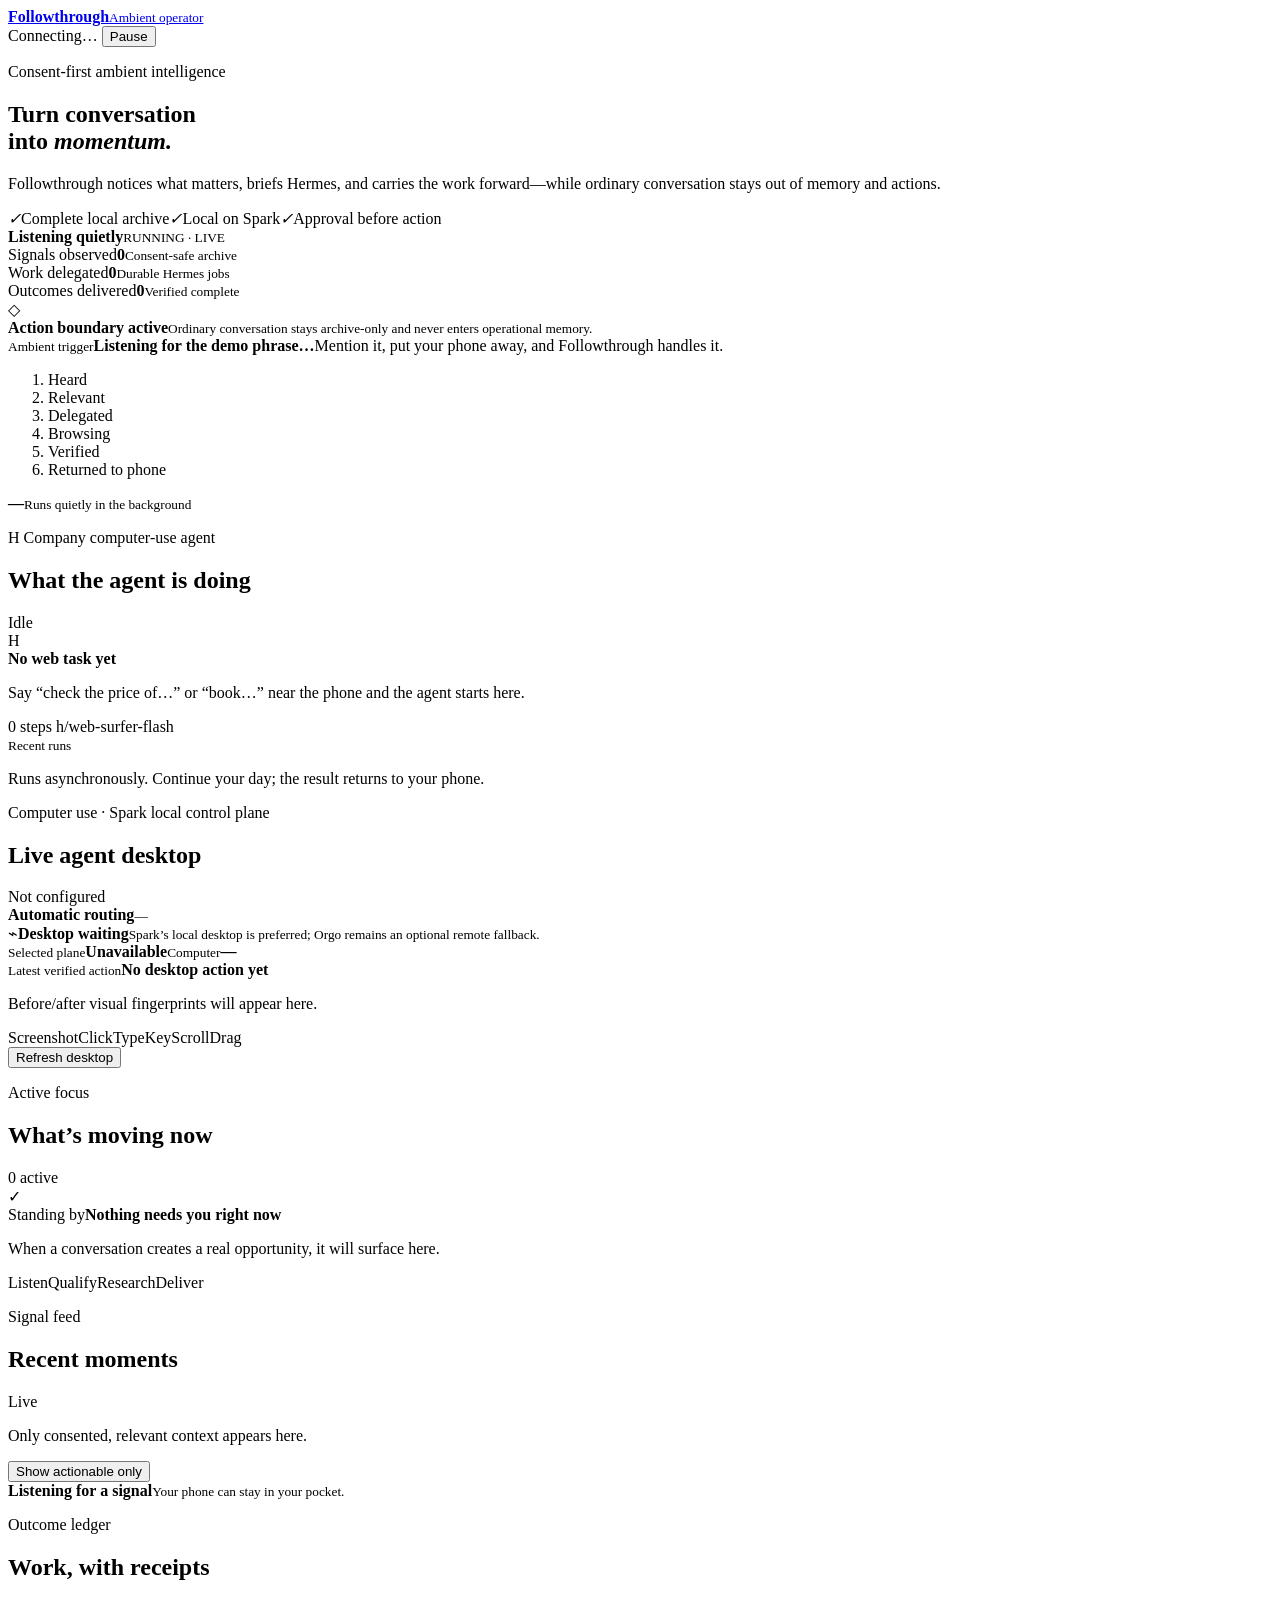
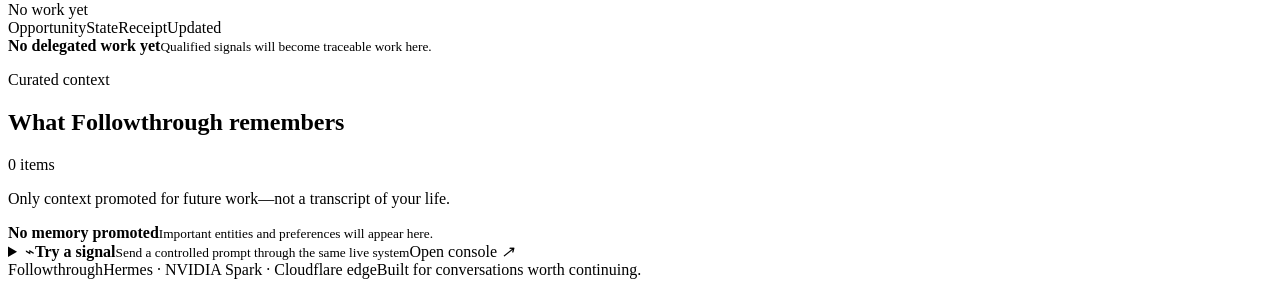
==== followthrough/static/index.html @ 892495bd "Use the reliable desktop screenshot stream" ====
<!doctype html>
<html lang="en">
<head>
  <meta charset="utf-8">
  <meta name="viewport" content="width=device-width,initial-scale=1">
  <meta name="theme-color" content="#f4f5ef">
  <title>Followthrough · Ambient operator</title>
  <link rel="stylesheet" href="/static/dashboard.css?v=20260712-10">
</head>
<body>
  <div class="grain" aria-hidden="true"></div>
  <header class="topbar">
    <a class="brand" href="#top" aria-label="Followthrough home">
      <span class="brand-mark" aria-hidden="true"><i></i><i></i></span>
      <span><strong>Followthrough</strong><small>Ambient operator</small></span>
    </a>
    <div class="header-status command-bar">
      <span id="lastSync" class="sync">Connecting…</span>
      <button id="pause" class="quiet-button" type="button" aria-pressed="false"><span class="pause-icon"></span>Pause</button>
    </div>
  </header>

  <main id="top">
    <section class="hero">
      <div class="hero-copy">
        <p class="eyebrow"><span></span>Consent-first ambient intelligence</p>
        <h1>Turn conversation<br>into <em>momentum.</em></h1>
        <p class="lede">Followthrough notices what matters, briefs Hermes, and carries the work forward—while ordinary conversation stays out of memory and actions.</p>
        <div class="trust-row" aria-label="Privacy and infrastructure">
          <span><i class="check">✓</i>Complete local archive</span><span><i class="check">✓</i>Local on Spark</span><span><i class="check">✓</i>Approval before action</span>
        </div>
      </div>
      <div class="ambient-status" aria-label="Listening status">
        <div class="radar"><span class="radar-ring r1"></span><span class="radar-ring r2"></span><span class="radar-ring r3"></span><span class="radar-sweep"></span><div class="core"><div class="wave"><i></i><i></i><i></i><i></i><i></i></div></div></div>
        <div class="ambient-copy"><span class="status-dot"></span><div><strong>Listening quietly</strong><small id="modeLabel">RUNNING · LIVE</small></div></div>
      </div>
    </section>

    <section class="overview" aria-label="System overview">
      <div class="metric"><span>Signals observed</span><strong id="mArchive">0</strong><small>Consent-safe archive</small></div>
      <div class="metric"><span>Work delegated</span><strong id="mJobs">0</strong><small>Durable Hermes jobs</small></div>
      <div class="metric"><span>Outcomes delivered</span><strong id="mDone">0</strong><small>Verified complete</small></div>
      <div class="overview-note"><span class="shield">◇</span><div><strong>Action boundary active</strong><small>Ordinary conversation stays archive-only and never enters operational memory.</small></div></div>
    </section>

    <section class="journey-strip" aria-label="Live ambient journey"><div class="heard"><small>Ambient trigger</small><strong id="journeyHeard">Listening for the demo phrase…</strong><span id="journeyDecision">Mention it, put your phone away, and Followthrough handles it.</span></div><ol id="journeyStages"><li>Heard</li><li>Relevant</li><li>Delegated</li><li>Browsing</li><li>Verified</li><li>Returned to phone</li></ol><div class="journey-proof"><strong id="journeyElapsed">—</strong><small id="journeyPhone">Runs quietly in the background</small></div></section>

    <section class="panel agent-panel" aria-labelledby="agentTitle">
      <div class="panel-head">
        <div><p class="kicker">H Company computer-use agent</p><h2 id="agentTitle">What the agent is doing</h2></div>
        <span id="agentState" class="agent-state idle"><i></i>Idle</span>
      </div>
      <div class="agent-grid"><div class="agent-primary"><div id="agentCurrent" class="agent-current empty">
        <div class="agent-icon">H</div>
        <div class="agent-copy">
          <strong id="agentTask">No web task yet</strong>
          <p id="agentAction">Say “check the price of…” or “book…” near the phone and the agent starts here.</p>
          <div class="agent-meta">
            <span id="agentSteps">0 steps</span>
            <span id="agentAgent">h/web-surfer-flash</span>
            <a id="agentReplay" class="agent-replay" href="#" target="_blank" rel="noopener" hidden>Watch the session ↗</a>
          </div>
          <div class="agent-progress"><i id="agentBar"></i></div>
        </div>
      </div>
      <figure id="agentScreen" class="agent-screen" hidden>
        <figcaption><span class="agent-live-dot"></span>What the agent sees · live from H</figcaption>
        <img id="agentFrame" alt="Live view of the agent's browser">
      </figure>
      <div id="agentAnswer" class="agent-answer" hidden></div></div>
      <aside class="agent-history"><small>Recent runs</small><ol id="agentSessions" class="agent-sessions" aria-label="Recent agent sessions"></ol><p>Runs asynchronously. Continue your day; the result returns to your phone.</p></aside></div>
    </section>

    <section class="panel desktop-panel" aria-labelledby="desktopTitle">
      <div class="panel-head">
        <div><p class="kicker">Computer use · Spark local control plane</p><h2 id="desktopTitle">Live agent desktop</h2></div>
        <span id="desktopState" class="desktop-state offline"><i></i>Not configured</span>
      </div>
      <div class="desktop-grid">
        <div class="desktop-viewer">
          <div class="desktop-chrome"><span><i></i><i></i><i></i></span><b id="desktopRoute">Automatic routing</b><small id="desktopResolution">—</small></div>
          <div class="desktop-screen">
            <img id="desktopFrame" alt="Remote agent desktop" hidden>
            <div id="desktopEmpty" class="desktop-empty"><span>⌁</span><strong>Desktop waiting</strong><small>Spark’s local desktop is preferred; Orgo remains an optional remote fallback.</small></div>
          </div>
        </div>
        <div class="desktop-evidence">
          <div class="route-row"><span><small>Selected plane</small><strong id="desktopProvider">Unavailable</strong></span><span><small>Computer</small><strong id="desktopComputer">—</strong></span></div>
          <div class="last-action"><small>Latest verified action</small><strong id="desktopAction">No desktop action yet</strong><p id="desktopVerification">Before/after visual fingerprints will appear here.</p></div>
          <ol id="desktopTimeline" class="desktop-timeline" aria-label="Recent desktop actions"></ol>
          <div class="desktop-tool-list" aria-label="Available desktop tools"><span>Screenshot</span><span>Click</span><span>Type</span><span>Key</span><span>Scroll</span><span>Drag</span></div>
          <button id="refreshDesktop" class="secondary" type="button">Refresh desktop</button>
        </div>
      </div>
    </section>

    <section class="workspace">
      <article class="panel focus-panel">
        <div class="panel-head"><div><p class="kicker">Active focus</p><h2>What’s moving now</h2></div><span id="activeCount" class="count-chip">0 active</span></div>
        <div id="currentJob" class="current-job empty-focus">
          <div class="focus-symbol">✓</div><span class="focus-state">Standing by</span><strong>Nothing needs you right now</strong><p>When a conversation creates a real opportunity, it will surface here.</p>
        </div>
        <div class="journey" aria-label="Followthrough workflow"><span class="done">Listen</span><i></i><span>Qualify</span><i></i><span>Research</span><i></i><span>Deliver</span></div>
      </article>

      <article class="panel feed-panel">
        <div class="panel-head"><div><p class="kicker">Signal feed</p><h2>Recent moments</h2></div><span class="live-chip"><i></i>Live</span></div>
        <div class="feed-tools"><p>Only consented, relevant context appears here.</p><button id="feedFilter" class="text-button" type="button" aria-pressed="false">Show actionable only</button></div>
        <div id="activity" class="activity-stream" aria-live="polite"><div class="empty-state"><span class="empty-orbit"></span><strong>Listening for a signal</strong><small>Your phone can stay in your pocket.</small></div></div>
      </article>
    </section>

    <section class="panel workbench">
      <div class="panel-head"><div><p class="kicker">Outcome ledger</p><h2>Work, with receipts</h2></div><span id="jobSummary">No work yet</span></div>
      <div class="job-columns"><span>Opportunity</span><span>State</span><span>Receipt</span><span>Updated</span></div>
      <div id="jobs" class="job-table"><div class="empty-state compact"><strong>No delegated work yet</strong><small>Qualified signals will become traceable work here.</small></div></div>
    </section>

    <section class="panel memory-panel">
      <div class="panel-head"><div><p class="kicker">Curated context</p><h2>What Followthrough remembers</h2></div><span id="memoryCount">0 items</span></div>
      <p class="memory-intro">Only context promoted for future work—not a transcript of your life.</p>
      <div id="memories" class="memory-list"><div class="empty-state compact"><strong>No memory promoted</strong><small>Important entities and preferences will appear here.</small></div></div>
    </section>

    <details class="demo-drawer panel">
      <summary><span class="console-icon">⌁</span><span><b>Try a signal</b><small>Send a controlled prompt through the same live system</small></span><span class="summary-action">Open console <i>↗</i></span></summary>
      <div class="demo-body"><label for="input">What should Followthrough notice?</label><textarea id="input" placeholder="Research and safely evaluate a company I just met…"></textarea><div class="capture-actions"><button id="submit" class="primary" type="button">Run through Hermes <span>→</span></button><button id="sample" class="secondary" type="button">Load example</button><button id="listen" class="secondary" type="button"><span class="mic-dot"></span>Browser mic</button><small class="shortcut">⌘ Enter to send · / to focus</small></div></div>
    </details>
    <div id="toast" class="toast" role="status" aria-live="polite" aria-atomic="true"></div>
  </main>

  <footer><span>Followthrough</span><span>Hermes · NVIDIA Spark · Cloudflare edge</span><span>Built for conversations worth continuing.</span></footer>
  <script src="/static/app.js?v=20260712-10"></script>
</body>
</html>
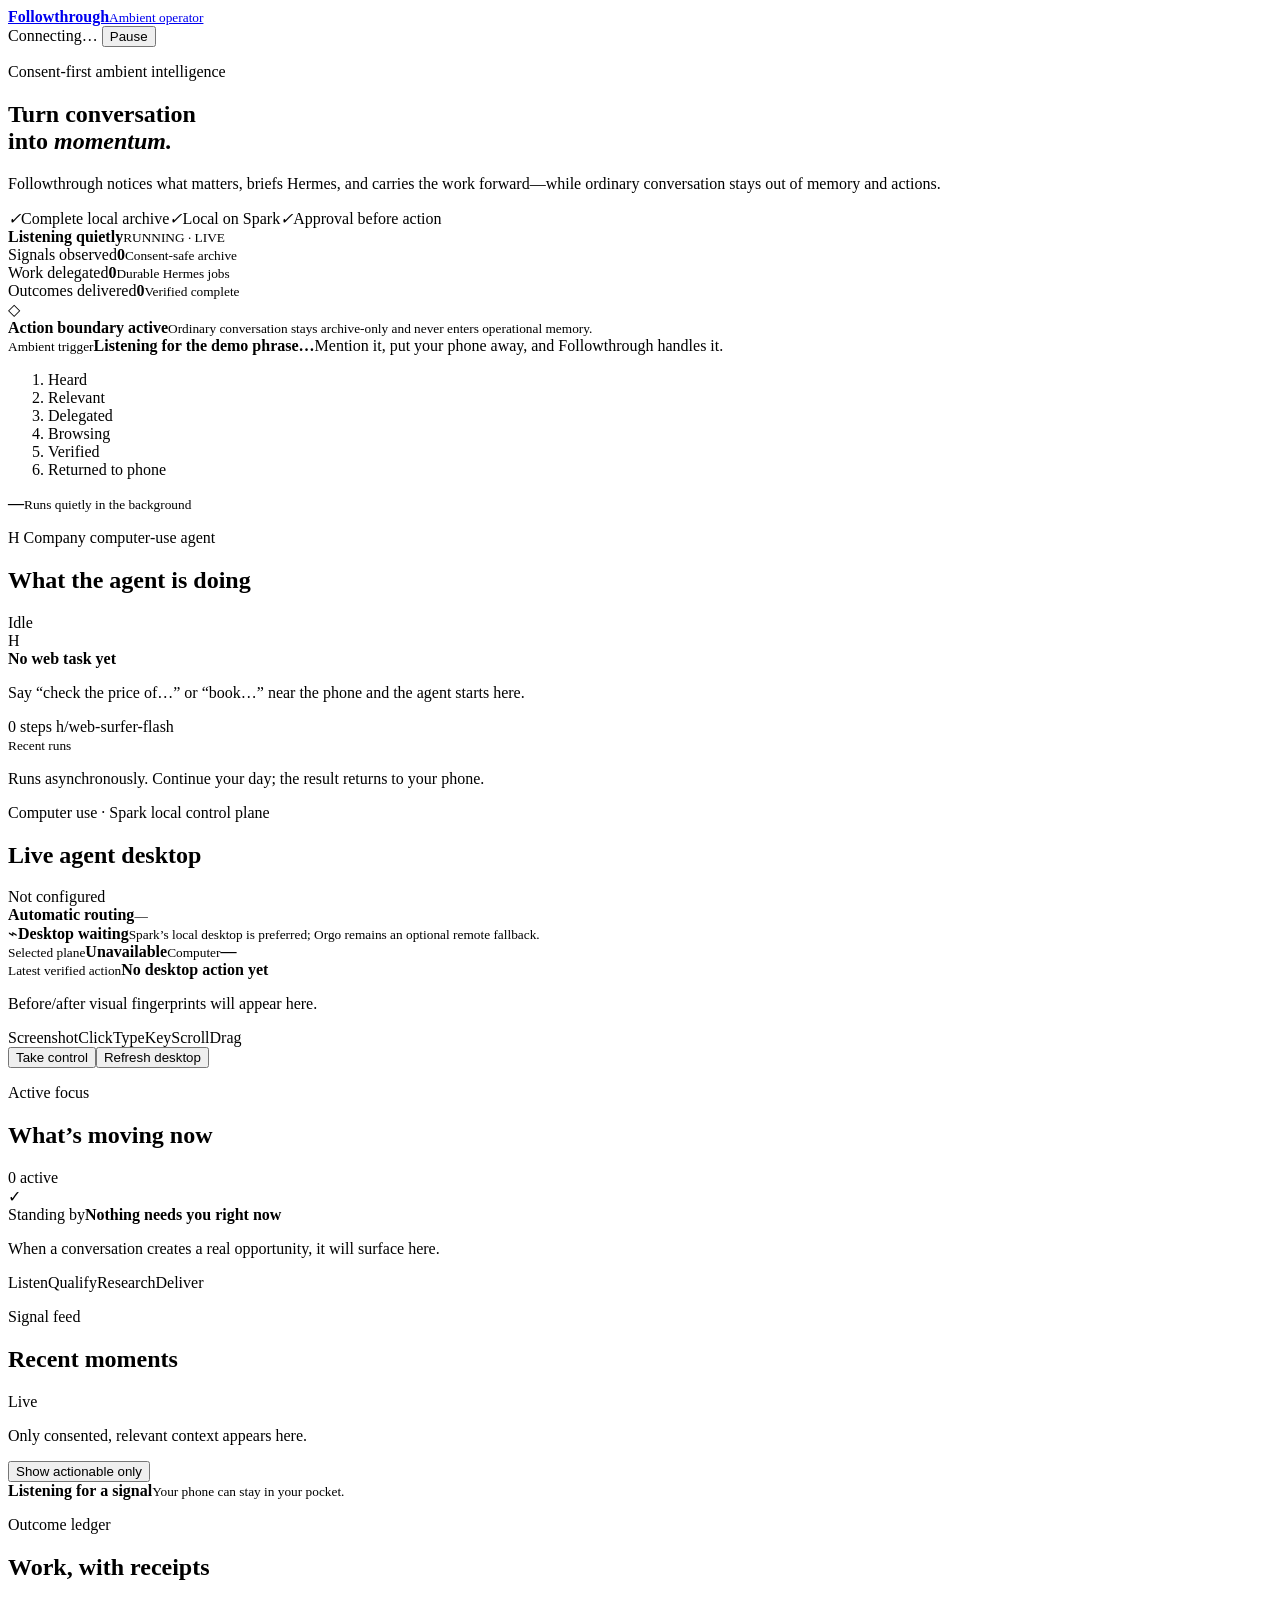
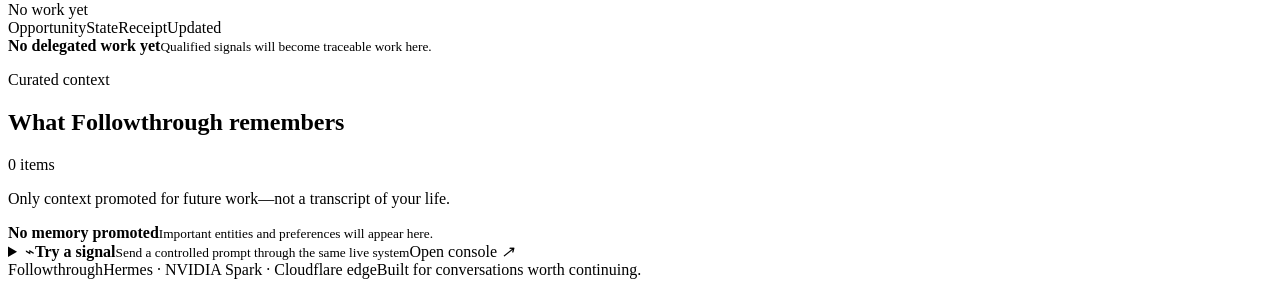
==== commit 3f29588e: "Let the operator drive the desktop from the dashboard The panel could only be watched: the typed con" ====
--- a/followthrough/static/index.html
+++ b/followthrough/static/index.html
@@ -89,7 +89,7 @@
           <div class="last-action"><small>Latest verified action</small><strong id="desktopAction">No desktop action yet</strong><p id="desktopVerification">Before/after visual fingerprints will appear here.</p></div>
           <ol id="desktopTimeline" class="desktop-timeline" aria-label="Recent desktop actions"></ol>
           <div class="desktop-tool-list" aria-label="Available desktop tools"><span>Screenshot</span><span>Click</span><span>Type</span><span>Key</span><span>Scroll</span><span>Drag</span></div>
-          <button id="refreshDesktop" class="secondary" type="button">Refresh desktop</button>
+          <div class="desktop-buttons"><button id="desktopControl" class="primary" type="button" aria-pressed="false">Take control</button><button id="refreshDesktop" class="secondary" type="button">Refresh desktop</button></div>
         </div>
       </div>
     </section>
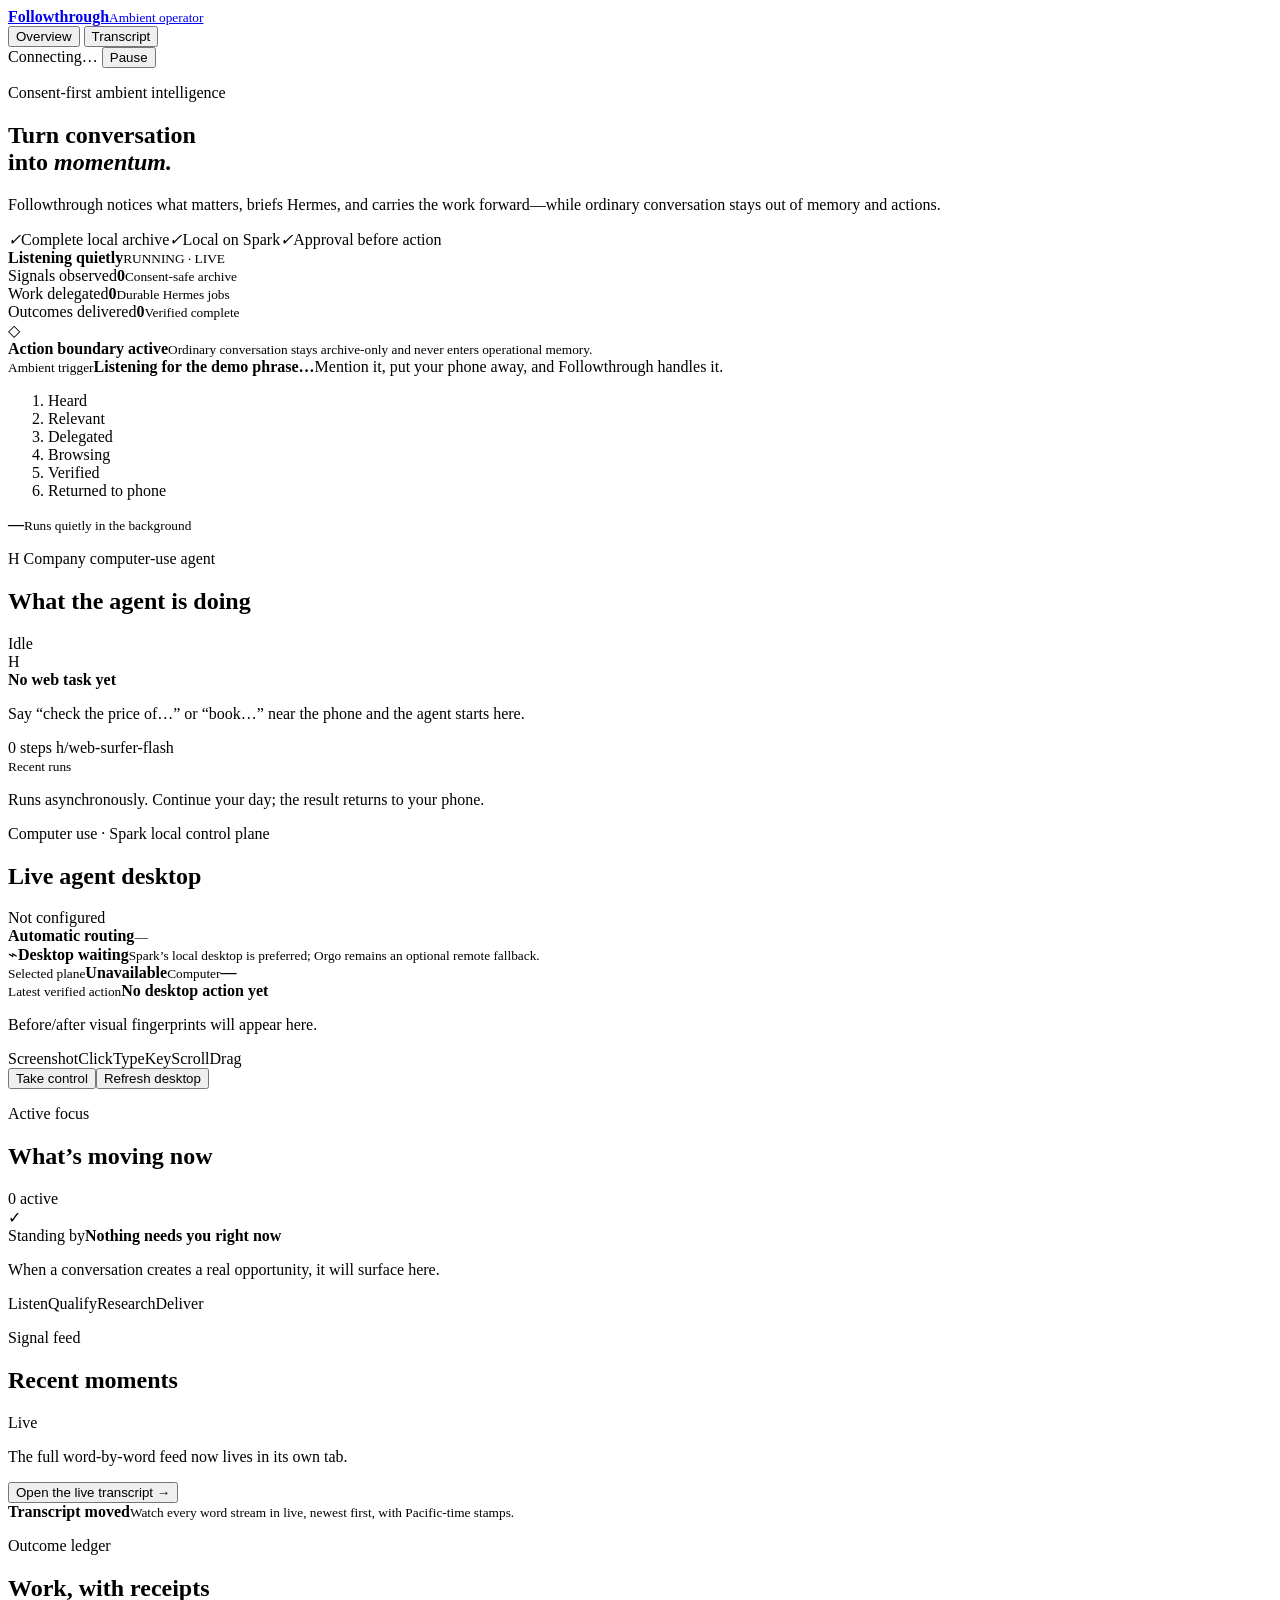
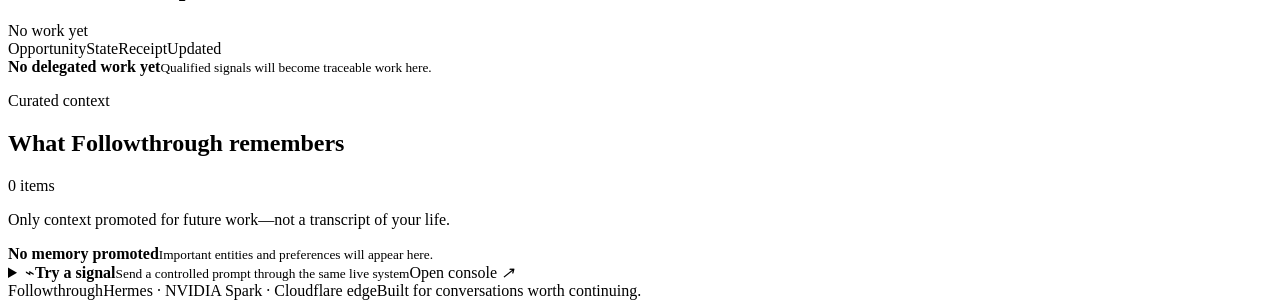
==== commit 1e0c8178: "Add live transcript streaming tab" ====
--- a/followthrough/static/index.html
+++ b/followthrough/static/index.html
@@ -5,7 +5,7 @@
   <meta name="viewport" content="width=device-width,initial-scale=1">
   <meta name="theme-color" content="#f4f5ef">
   <title>Followthrough · Ambient operator</title>
-  <link rel="stylesheet" href="/static/dashboard.css?v=20260712-10">
+  <link rel="stylesheet" href="/static/dashboard.css?v=20260712-12">
 </head>
 <body>
   <div class="grain" aria-hidden="true"></div>
@@ -14,6 +14,10 @@
       <span class="brand-mark" aria-hidden="true"><i></i><i></i></span>
       <span><strong>Followthrough</strong><small>Ambient operator</small></span>
     </a>
+    <nav class="view-tabs" aria-label="Dashboard views">
+      <button id="tabOverview" class="view-tab active" type="button" aria-pressed="true">Overview</button>
+      <button id="tabTranscript" class="view-tab" type="button" aria-pressed="false">Transcript</button>
+    </nav>
     <div class="header-status command-bar">
       <span id="lastSync" class="sync">Connecting…</span>
       <button id="pause" class="quiet-button" type="button" aria-pressed="false"><span class="pause-icon"></span>Pause</button>
@@ -105,8 +109,8 @@
 
       <article class="panel feed-panel">
         <div class="panel-head"><div><p class="kicker">Signal feed</p><h2>Recent moments</h2></div><span class="live-chip"><i></i>Live</span></div>
-        <div class="feed-tools"><p>Only consented, relevant context appears here.</p><button id="feedFilter" class="text-button" type="button" aria-pressed="false">Show actionable only</button></div>
-        <div id="activity" class="activity-stream" aria-live="polite"><div class="empty-state"><span class="empty-orbit"></span><strong>Listening for a signal</strong><small>Your phone can stay in your pocket.</small></div></div>
+        <div class="feed-tools"><p>The full word-by-word feed now lives in its own tab.</p><button id="openTranscript" class="text-button" type="button">Open the live transcript →</button></div>
+        <div class="transcript-pointer"><span class="empty-orbit"></span><strong>Transcript moved</strong><small>Watch every word stream in live, newest first, with Pacific-time stamps.</small></div>
       </article>
     </section>
 
@@ -129,7 +133,22 @@
     <div id="toast" class="toast" role="status" aria-live="polite" aria-atomic="true"></div>
   </main>
 
+  <main id="transcriptView" class="transcript-view" hidden>
+    <section class="panel transcript-panel">
+      <div class="panel-head">
+        <div><p class="kicker">Live transcript</p><h2>Everything heard, as it's said</h2></div>
+        <span class="live-chip"><i></i>Live</span>
+      </div>
+      <p class="transcript-note">Newest at the top · timestamps in Pacific Time · in-flight speech streams word by word, then settles into the archive entry below.</p>
+      <div id="transcriptLive" class="transcript-live" aria-live="polite"></div>
+      <div id="transcriptEntries" class="transcript-entries">
+        <div class="empty-state"><span class="empty-orbit"></span><strong>Nothing transcribed yet</strong><small>Speak near the phone or use the browser mic and words will land here live.</small></div>
+      </div>
+      <button id="transcriptMore" class="secondary transcript-more" type="button" hidden>Load older</button>
+    </section>
+  </main>
+
   <footer><span>Followthrough</span><span>Hermes · NVIDIA Spark · Cloudflare edge</span><span>Built for conversations worth continuing.</span></footer>
-  <script src="/static/app.js?v=20260712-10"></script>
+  <script src="/static/app.js?v=20260712-12"></script>
 </body>
 </html>
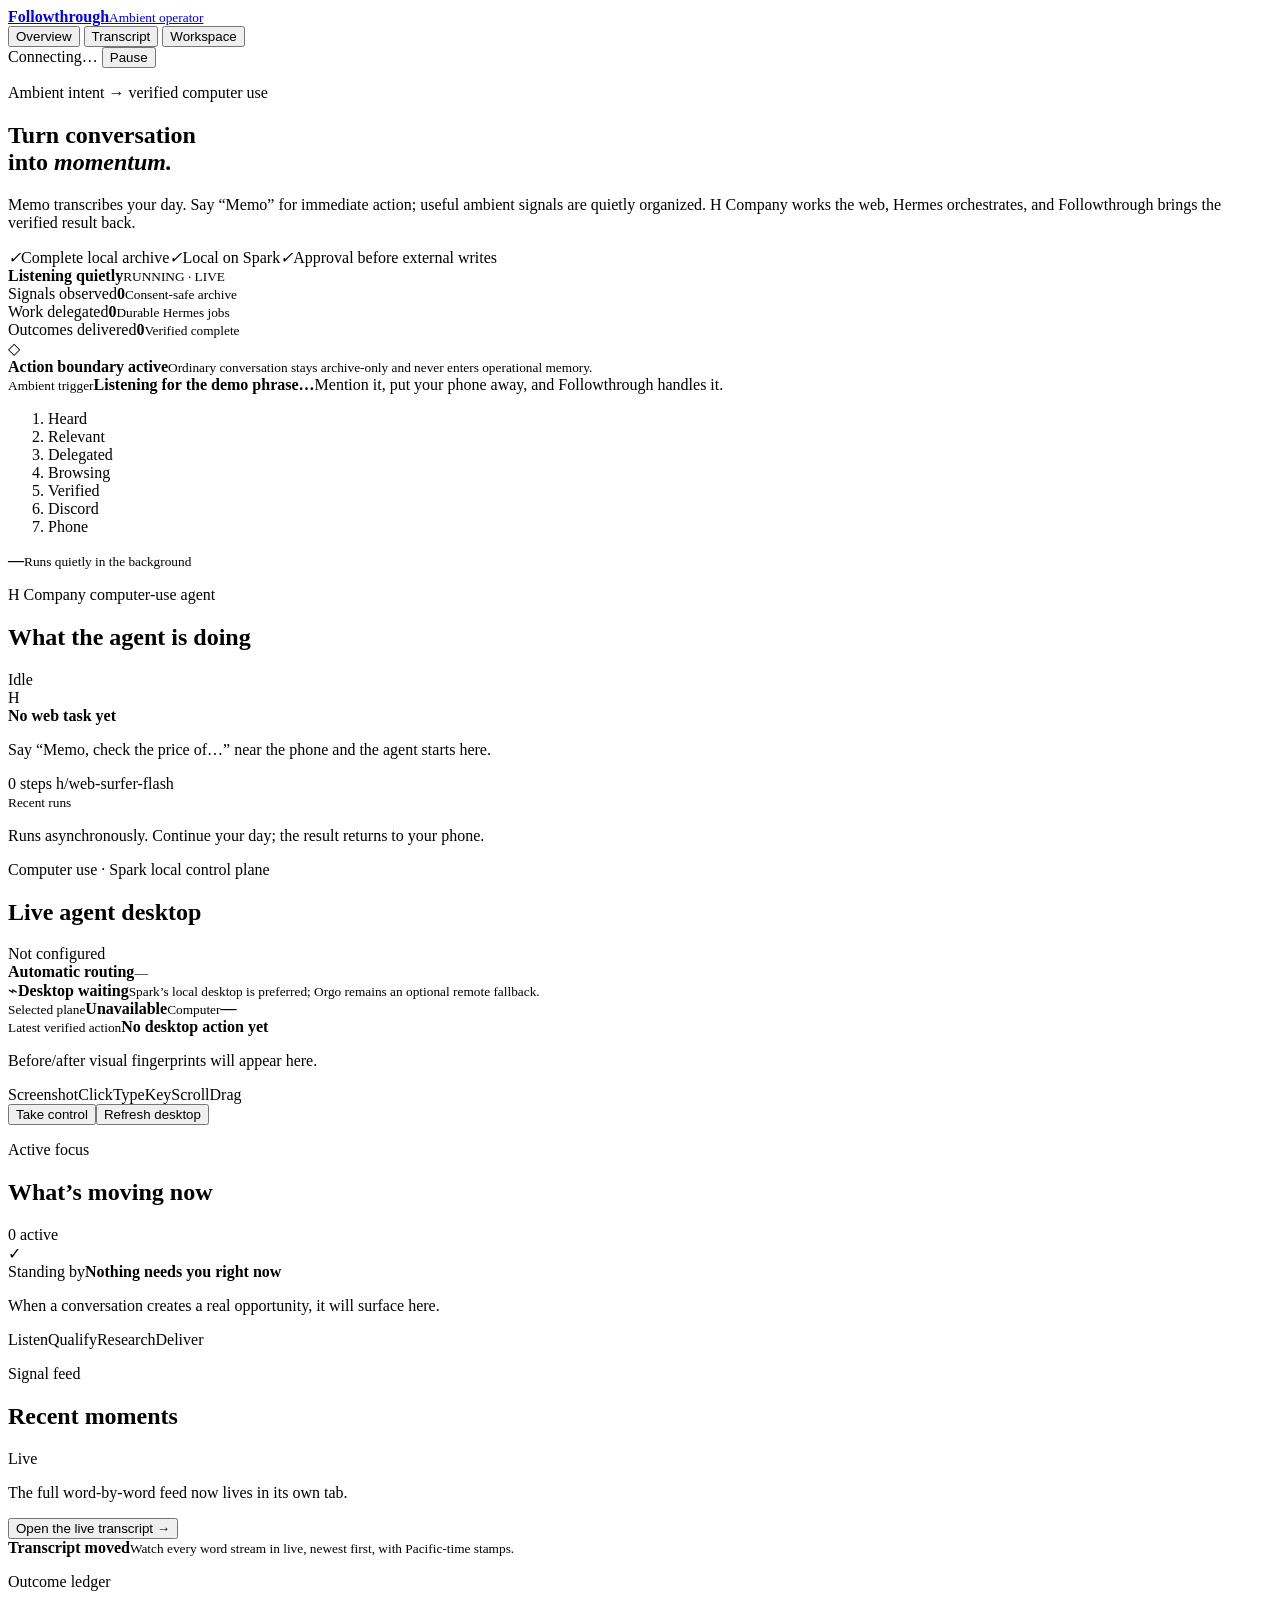
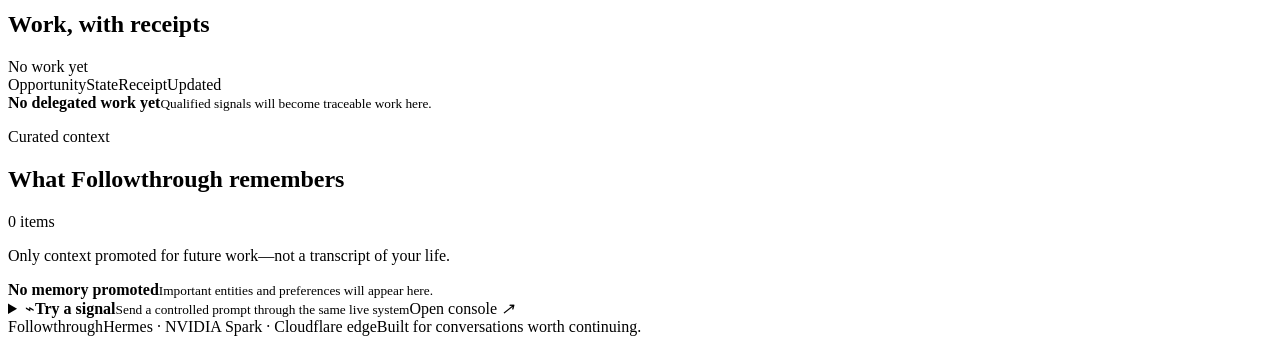
==== commit c815f505: "Add Memo activation and ambient workspace" ====
--- a/followthrough/static/index.html
+++ b/followthrough/static/index.html
@@ -5,7 +5,8 @@
   <meta name="viewport" content="width=device-width,initial-scale=1">
   <meta name="theme-color" content="#f4f5ef">
   <title>Followthrough · Ambient operator</title>
-  <link rel="stylesheet" href="/static/dashboard.css?v=20260712-12">
+  <link rel="icon" href="data:image/svg+xml,%3Csvg xmlns='http://www.w3.org/2000/svg' viewBox='0 0 64 64'%3E%3Crect width='64' height='64' rx='16' fill='%23f4f5ef'/%3E%3Cpath d='M18 23h28M18 34h18' stroke='%234f8f24' stroke-width='7' stroke-linecap='round'/%3E%3C/svg%3E">
+  <link rel="stylesheet" href="/static/dashboard.css?v=20260712-15">
 </head>
 <body>
   <div class="grain" aria-hidden="true"></div>
@@ -14,9 +15,10 @@
       <span class="brand-mark" aria-hidden="true"><i></i><i></i></span>
       <span><strong>Followthrough</strong><small>Ambient operator</small></span>
     </a>
-    <nav class="view-tabs" aria-label="Dashboard views">
-      <button id="tabOverview" class="view-tab active" type="button" aria-pressed="true">Overview</button>
-      <button id="tabTranscript" class="view-tab" type="button" aria-pressed="false">Transcript</button>
+    <nav class="view-tabs" role="tablist" aria-label="Dashboard views">
+      <button id="tabOverview" class="view-tab active" type="button" role="tab" aria-selected="true" aria-controls="top">Overview</button>
+      <button id="tabTranscript" class="view-tab" type="button" role="tab" aria-selected="false" aria-controls="transcriptView">Transcript</button>
+      <button id="tabWorkspace" class="view-tab" type="button" role="tab" aria-selected="false" aria-controls="workspaceView">Workspace</button>
     </nav>
     <div class="header-status command-bar">
       <span id="lastSync" class="sync">Connecting…</span>
@@ -24,14 +26,14 @@
     </div>
   </header>
 
-  <main id="top">
+  <main id="top" role="tabpanel" aria-labelledby="tabOverview">
     <section class="hero">
       <div class="hero-copy">
-        <p class="eyebrow"><span></span>Consent-first ambient intelligence</p>
+        <p class="eyebrow"><span></span>Ambient intent → verified computer use</p>
         <h1>Turn conversation<br>into <em>momentum.</em></h1>
-        <p class="lede">Followthrough notices what matters, briefs Hermes, and carries the work forward—while ordinary conversation stays out of memory and actions.</p>
+        <p class="lede">Memo transcribes your day. Say “Memo” for immediate action; useful ambient signals are quietly organized. H Company works the web, Hermes orchestrates, and Followthrough brings the verified result back.</p>
         <div class="trust-row" aria-label="Privacy and infrastructure">
-          <span><i class="check">✓</i>Complete local archive</span><span><i class="check">✓</i>Local on Spark</span><span><i class="check">✓</i>Approval before action</span>
+          <span><i class="check">✓</i>Complete local archive</span><span><i class="check">✓</i>Local on Spark</span><span><i class="check">✓</i>Approval before external writes</span>
         </div>
       </div>
       <div class="ambient-status" aria-label="Listening status">
@@ -47,7 +49,7 @@
       <div class="overview-note"><span class="shield">◇</span><div><strong>Action boundary active</strong><small>Ordinary conversation stays archive-only and never enters operational memory.</small></div></div>
     </section>
 
-    <section class="journey-strip" aria-label="Live ambient journey"><div class="heard"><small>Ambient trigger</small><strong id="journeyHeard">Listening for the demo phrase…</strong><span id="journeyDecision">Mention it, put your phone away, and Followthrough handles it.</span></div><ol id="journeyStages"><li>Heard</li><li>Relevant</li><li>Delegated</li><li>Browsing</li><li>Verified</li><li>Returned to phone</li></ol><div class="journey-proof"><strong id="journeyElapsed">—</strong><small id="journeyPhone">Runs quietly in the background</small></div></section>
+    <section class="journey-strip" aria-label="Live ambient journey"><div class="heard"><small>Ambient trigger</small><strong id="journeyHeard">Listening for the demo phrase…</strong><span id="journeyDecision">Mention it, put your phone away, and Followthrough handles it.</span></div><ol id="journeyStages"><li>Heard</li><li>Relevant</li><li>Delegated</li><li>Browsing</li><li>Verified</li><li>Discord</li><li>Phone</li></ol><div class="journey-proof"><strong id="journeyElapsed">—</strong><small id="journeyPhone">Runs quietly in the background</small></div></section>
 
     <section class="panel agent-panel" aria-labelledby="agentTitle">
       <div class="panel-head">
@@ -58,7 +60,7 @@
         <div class="agent-icon">H</div>
         <div class="agent-copy">
           <strong id="agentTask">No web task yet</strong>
-          <p id="agentAction">Say “check the price of…” or “book…” near the phone and the agent starts here.</p>
+          <p id="agentAction">Say “Memo, check the price of…” near the phone and the agent starts here.</p>
           <div class="agent-meta">
             <span id="agentSteps">0 steps</span>
             <span id="agentAgent">h/web-surfer-flash</span>
@@ -133,7 +135,7 @@
     <div id="toast" class="toast" role="status" aria-live="polite" aria-atomic="true"></div>
   </main>
 
-  <main id="transcriptView" class="transcript-view" hidden>
+  <main id="transcriptView" class="transcript-view" role="tabpanel" aria-labelledby="tabTranscript" hidden>
     <section class="panel transcript-panel">
       <div class="panel-head">
         <div><p class="kicker">Live transcript</p><h2>Everything heard, as it's said</h2></div>
@@ -148,7 +150,20 @@
     </section>
   </main>
 
+  <main id="workspaceView" class="workspace-view" role="tabpanel" aria-labelledby="tabWorkspace" hidden>
+    <section class="workspace-hero">
+      <div><p class="eyebrow"><span></span>Memo intelligence workspace</p><h1>The important things,<br><em>already organized.</em></h1><p>Research, commitments, reminders, and events promoted from the ambient log. Edit the plan without touching the original transcript or execution receipt.</p></div>
+      <aside><strong id="workspaceTotal">0</strong><span>important items</span><small>Live from Hermes</small></aside>
+    </section>
+    <section class="workspace-board" aria-label="Important work grouped by type">
+      <article data-group="research"><header><span class="workspace-icon">⌕</span><div><h2>Research</h2><p>Questions, tools, companies, and verified findings</p></div><b id="countResearch">0</b></header><div id="workspaceResearch" class="workspace-stack"></div></article>
+      <article data-group="backlog"><header><span class="workspace-icon">◇</span><div><h2>Backlog</h2><p>Signals worth keeping, waiting for the right moment</p></div><b id="countBacklog">0</b></header><div id="workspaceBacklog" class="workspace-stack"></div></article>
+      <article data-group="tasks"><header><span class="workspace-icon">✓</span><div><h2>Tasks & reminders</h2><p>Commitments and follow-ups that need closure</p></div><b id="countTasks">0</b></header><div id="workspaceTasks" class="workspace-stack"></div></article>
+      <article data-group="events"><header><span class="workspace-icon">□</span><div><h2>Events & calendar</h2><p>Meetings, dates, and preparation moments</p></div><b id="countEvents">0</b></header><div id="workspaceEvents" class="workspace-stack"></div></article>
+    </section>
+  </main>
+
   <footer><span>Followthrough</span><span>Hermes · NVIDIA Spark · Cloudflare edge</span><span>Built for conversations worth continuing.</span></footer>
-  <script src="/static/app.js?v=20260712-12"></script>
+  <script src="/static/app.js?v=20260712-15"></script>
 </body>
 </html>
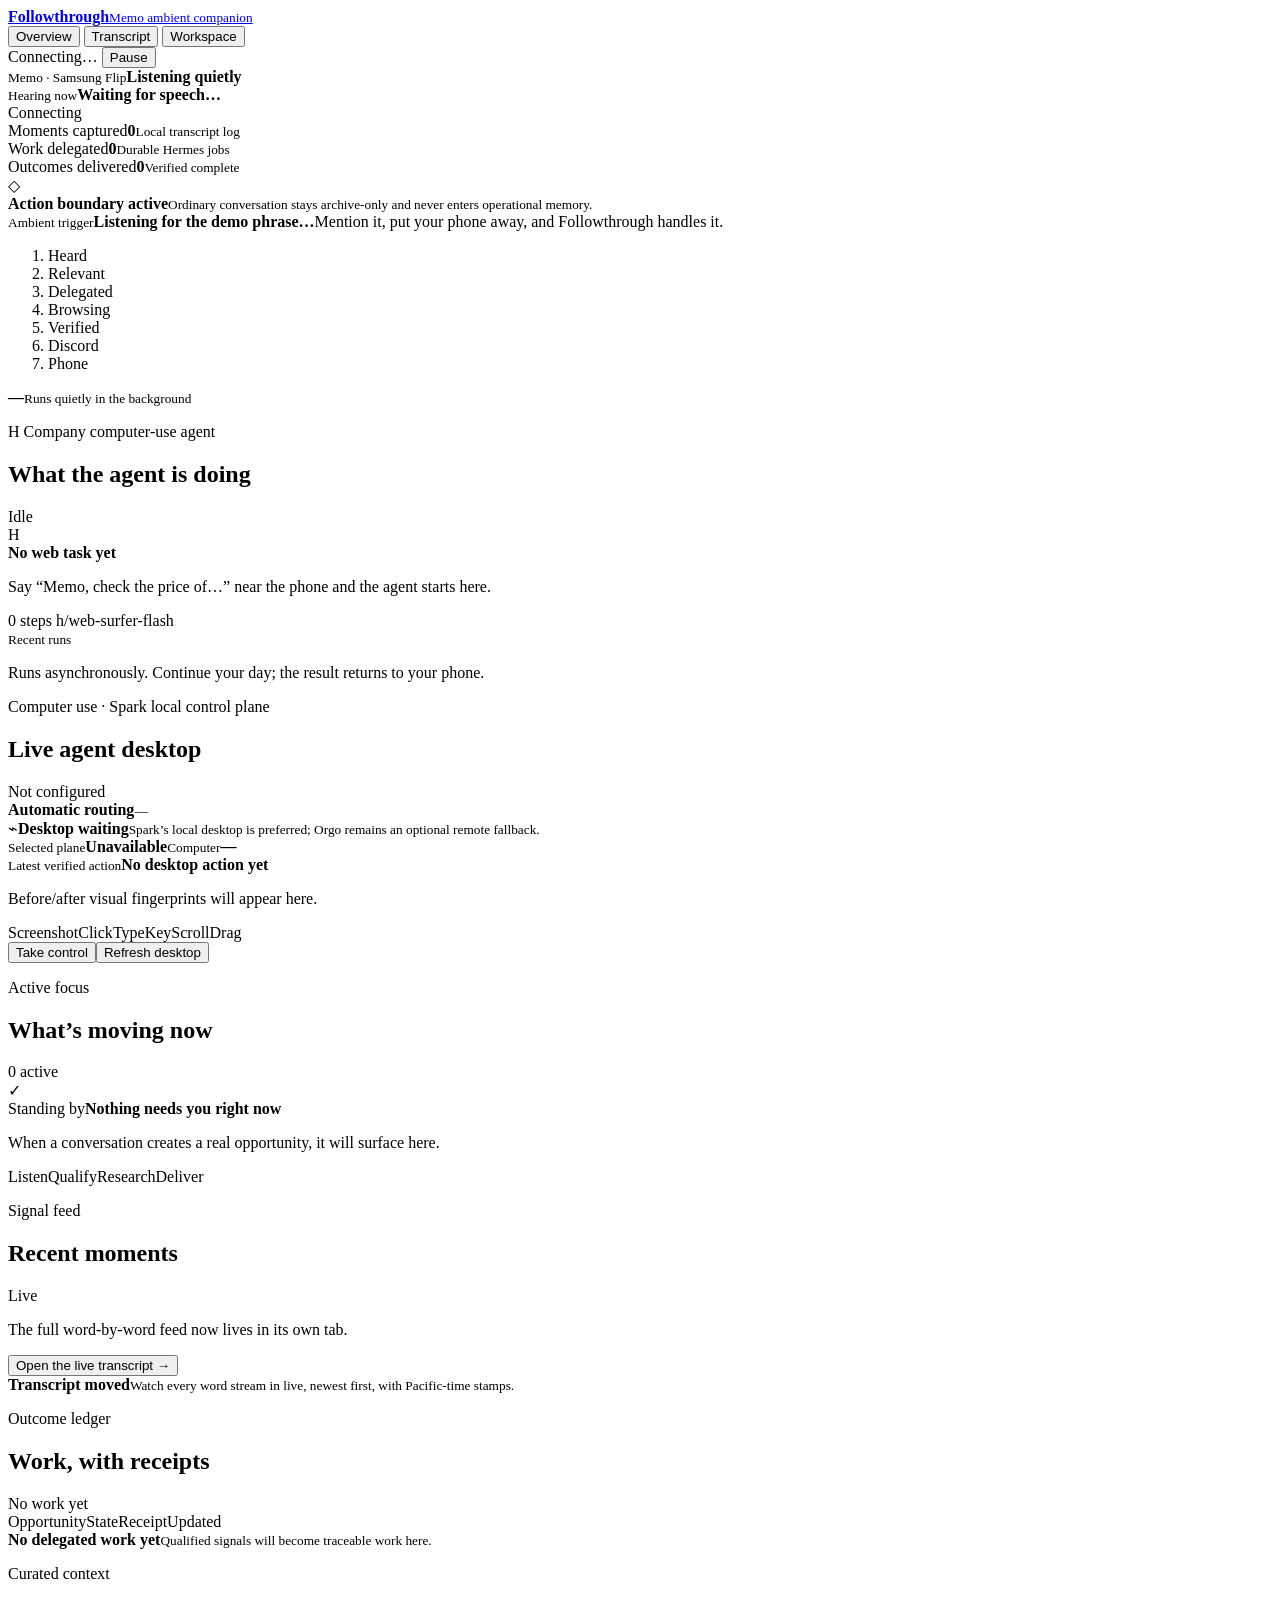
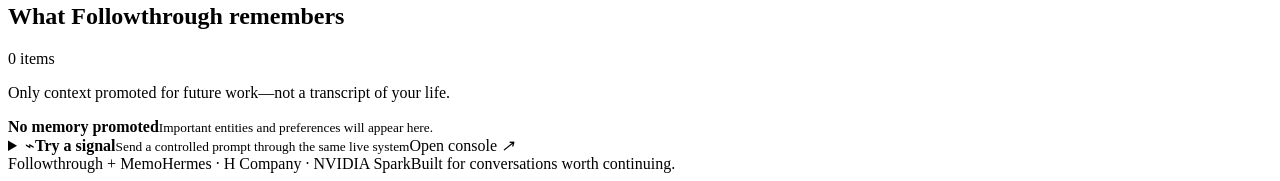
==== commit 1ffa4fe1: "Make LiveKit the primary ambient path" ====
--- a/followthrough/static/index.html
+++ b/followthrough/static/index.html
@@ -6,14 +6,14 @@
   <meta name="theme-color" content="#f4f5ef">
   <title>Followthrough · Ambient operator</title>
   <link rel="icon" href="data:image/svg+xml,%3Csvg xmlns='http://www.w3.org/2000/svg' viewBox='0 0 64 64'%3E%3Crect width='64' height='64' rx='16' fill='%23f4f5ef'/%3E%3Cpath d='M18 23h28M18 34h18' stroke='%234f8f24' stroke-width='7' stroke-linecap='round'/%3E%3C/svg%3E">
-  <link rel="stylesheet" href="/static/dashboard.css?v=20260712-15">
+  <link rel="stylesheet" href="/static/dashboard.css?v=20260712-16">
 </head>
 <body>
   <div class="grain" aria-hidden="true"></div>
   <header class="topbar">
     <a class="brand" href="#top" aria-label="Followthrough home">
       <span class="brand-mark" aria-hidden="true"><i></i><i></i></span>
-      <span><strong>Followthrough</strong><small>Ambient operator</small></span>
+      <span><strong>Followthrough</strong><small>Memo ambient companion</small></span>
     </a>
     <nav class="view-tabs" role="tablist" aria-label="Dashboard views">
       <button id="tabOverview" class="view-tab active" type="button" role="tab" aria-selected="true" aria-controls="top">Overview</button>
@@ -27,23 +27,14 @@
   </header>
 
   <main id="top" role="tabpanel" aria-labelledby="tabOverview">
-    <section class="hero">
-      <div class="hero-copy">
-        <p class="eyebrow"><span></span>Ambient intent → verified computer use</p>
-        <h1>Turn conversation<br>into <em>momentum.</em></h1>
-        <p class="lede">Memo transcribes your day. Say “Memo” for immediate action; useful ambient signals are quietly organized. H Company works the web, Hermes orchestrates, and Followthrough brings the verified result back.</p>
-        <div class="trust-row" aria-label="Privacy and infrastructure">
-          <span><i class="check">✓</i>Complete local archive</span><span><i class="check">✓</i>Local on Spark</span><span><i class="check">✓</i>Approval before external writes</span>
-        </div>
-      </div>
-      <div class="ambient-status" aria-label="Listening status">
-        <div class="radar"><span class="radar-ring r1"></span><span class="radar-ring r2"></span><span class="radar-ring r3"></span><span class="radar-sweep"></span><div class="core"><div class="wave"><i></i><i></i><i></i><i></i><i></i></div></div></div>
-        <div class="ambient-copy"><span class="status-dot"></span><div><strong>Listening quietly</strong><small id="modeLabel">RUNNING · LIVE</small></div></div>
-      </div>
+    <section class="listening-origin" aria-labelledby="listeningTitle">
+      <div class="listening-device"><span class="phone-glyph" aria-hidden="true"><i></i></span><div><small>Memo · Samsung Flip</small><strong id="listeningTitle">Listening quietly</strong></div></div>
+      <div class="listening-wave" aria-hidden="true"><i></i><i></i><i></i><i></i><i></i><i></i><i></i></div>
+      <div class="listening-heard"><small>Hearing now</small><strong id="overviewLiveText">Waiting for speech…</strong></div>
+      <span id="connectionState" class="connection-state connecting"><i></i>Connecting</span>
     </section>
-
     <section class="overview" aria-label="System overview">
-      <div class="metric"><span>Signals observed</span><strong id="mArchive">0</strong><small>Consent-safe archive</small></div>
+      <div class="metric"><span>Moments captured</span><strong id="mArchive">0</strong><small>Local transcript log</small></div>
       <div class="metric"><span>Work delegated</span><strong id="mJobs">0</strong><small>Durable Hermes jobs</small></div>
       <div class="metric"><span>Outcomes delivered</span><strong id="mDone">0</strong><small>Verified complete</small></div>
       <div class="overview-note"><span class="shield">◇</span><div><strong>Action boundary active</strong><small>Ordinary conversation stays archive-only and never enters operational memory.</small></div></div>
@@ -130,18 +121,18 @@
 
     <details class="demo-drawer panel">
       <summary><span class="console-icon">⌁</span><span><b>Try a signal</b><small>Send a controlled prompt through the same live system</small></span><span class="summary-action">Open console <i>↗</i></span></summary>
-      <div class="demo-body"><label for="input">What should Followthrough notice?</label><textarea id="input" placeholder="Research and safely evaluate a company I just met…"></textarea><div class="capture-actions"><button id="submit" class="primary" type="button">Run through Hermes <span>→</span></button><button id="sample" class="secondary" type="button">Load example</button><button id="listen" class="secondary" type="button"><span class="mic-dot"></span>Browser mic</button><small class="shortcut">⌘ Enter to send · / to focus</small></div></div>
+      <div class="demo-body"><label for="input">What should Followthrough notice?</label><textarea id="input" placeholder="Research and safely evaluate a company I just met…"></textarea><div class="capture-actions"><button id="submit" class="primary" type="button">Run through Hermes <span>→</span></button><button id="sample" class="secondary" type="button">Load example</button><button id="listen" class="secondary livekit-mic" type="button" aria-pressed="false"><span class="mic-dot"></span><span id="micLabel">Web mic</span></button><small id="micStatus" class="mic-status" role="status" aria-live="polite">LiveKit · ready</small><small class="shortcut">⌘ Enter to send · / to focus</small></div><div id="remoteAudio" hidden></div></div>
     </details>
     <div id="toast" class="toast" role="status" aria-live="polite" aria-atomic="true"></div>
   </main>
 
   <main id="transcriptView" class="transcript-view" role="tabpanel" aria-labelledby="tabTranscript" hidden>
     <section class="panel transcript-panel">
-      <div class="panel-head">
-        <div><p class="kicker">Live transcript</p><h2>Everything heard, as it's said</h2></div>
-        <span class="live-chip"><i></i>Live</span>
+      <div class="transcript-toolbar">
+        <div><span class="live-chip"><i></i>Live</span><strong>Everything Memo hears</strong></div>
+        <label class="transcript-search"><span class="sr-only">Search transcript</span><input id="transcriptSearch" type="search" placeholder="Search conversation" autocomplete="off"></label>
+        <label class="transcript-filter"><span class="sr-only">Filter transcript</span><select id="transcriptFilter"><option value="all">All speech</option><option value="command">Memo commands</option><option value="promoted">Promoted</option><option value="archived">Archived</option></select></label>
       </div>
-      <p class="transcript-note">Newest at the top · timestamps in Pacific Time · in-flight speech streams word by word, then settles into the archive entry below.</p>
       <div id="transcriptLive" class="transcript-live" aria-live="polite"></div>
       <div id="transcriptEntries" class="transcript-entries">
         <div class="empty-state"><span class="empty-orbit"></span><strong>Nothing transcribed yet</strong><small>Speak near the phone or use the browser mic and words will land here live.</small></div>
@@ -151,9 +142,8 @@
   </main>
 
   <main id="workspaceView" class="workspace-view" role="tabpanel" aria-labelledby="tabWorkspace" hidden>
-    <section class="workspace-hero">
-      <div><p class="eyebrow"><span></span>Memo intelligence workspace</p><h1>The important things,<br><em>already organized.</em></h1><p>Research, commitments, reminders, and events promoted from the ambient log. Edit the plan without touching the original transcript or execution receipt.</p></div>
-      <aside><strong id="workspaceTotal">0</strong><span>important items</span><small>Live from Hermes</small></aside>
+    <section class="workspace-summary" aria-label="Workspace item count">
+      <strong id="workspaceTotal">0</strong><span>important items</span><small>Live from Hermes</small>
     </section>
     <section class="workspace-board" aria-label="Important work grouped by type">
       <article data-group="research"><header><span class="workspace-icon">⌕</span><div><h2>Research</h2><p>Questions, tools, companies, and verified findings</p></div><b id="countResearch">0</b></header><div id="workspaceResearch" class="workspace-stack"></div></article>
@@ -163,7 +153,8 @@
     </section>
   </main>
 
-  <footer><span>Followthrough</span><span>Hermes · NVIDIA Spark · Cloudflare edge</span><span>Built for conversations worth continuing.</span></footer>
-  <script src="/static/app.js?v=20260712-15"></script>
+  <footer><span>Followthrough + Memo</span><span>Hermes · H Company · NVIDIA Spark</span><span>Built for conversations worth continuing.</span></footer>
+  <script src="/static/vendor/livekit-client.umd.js"></script>
+  <script src="/static/app.js?v=20260712-16"></script>
 </body>
 </html>
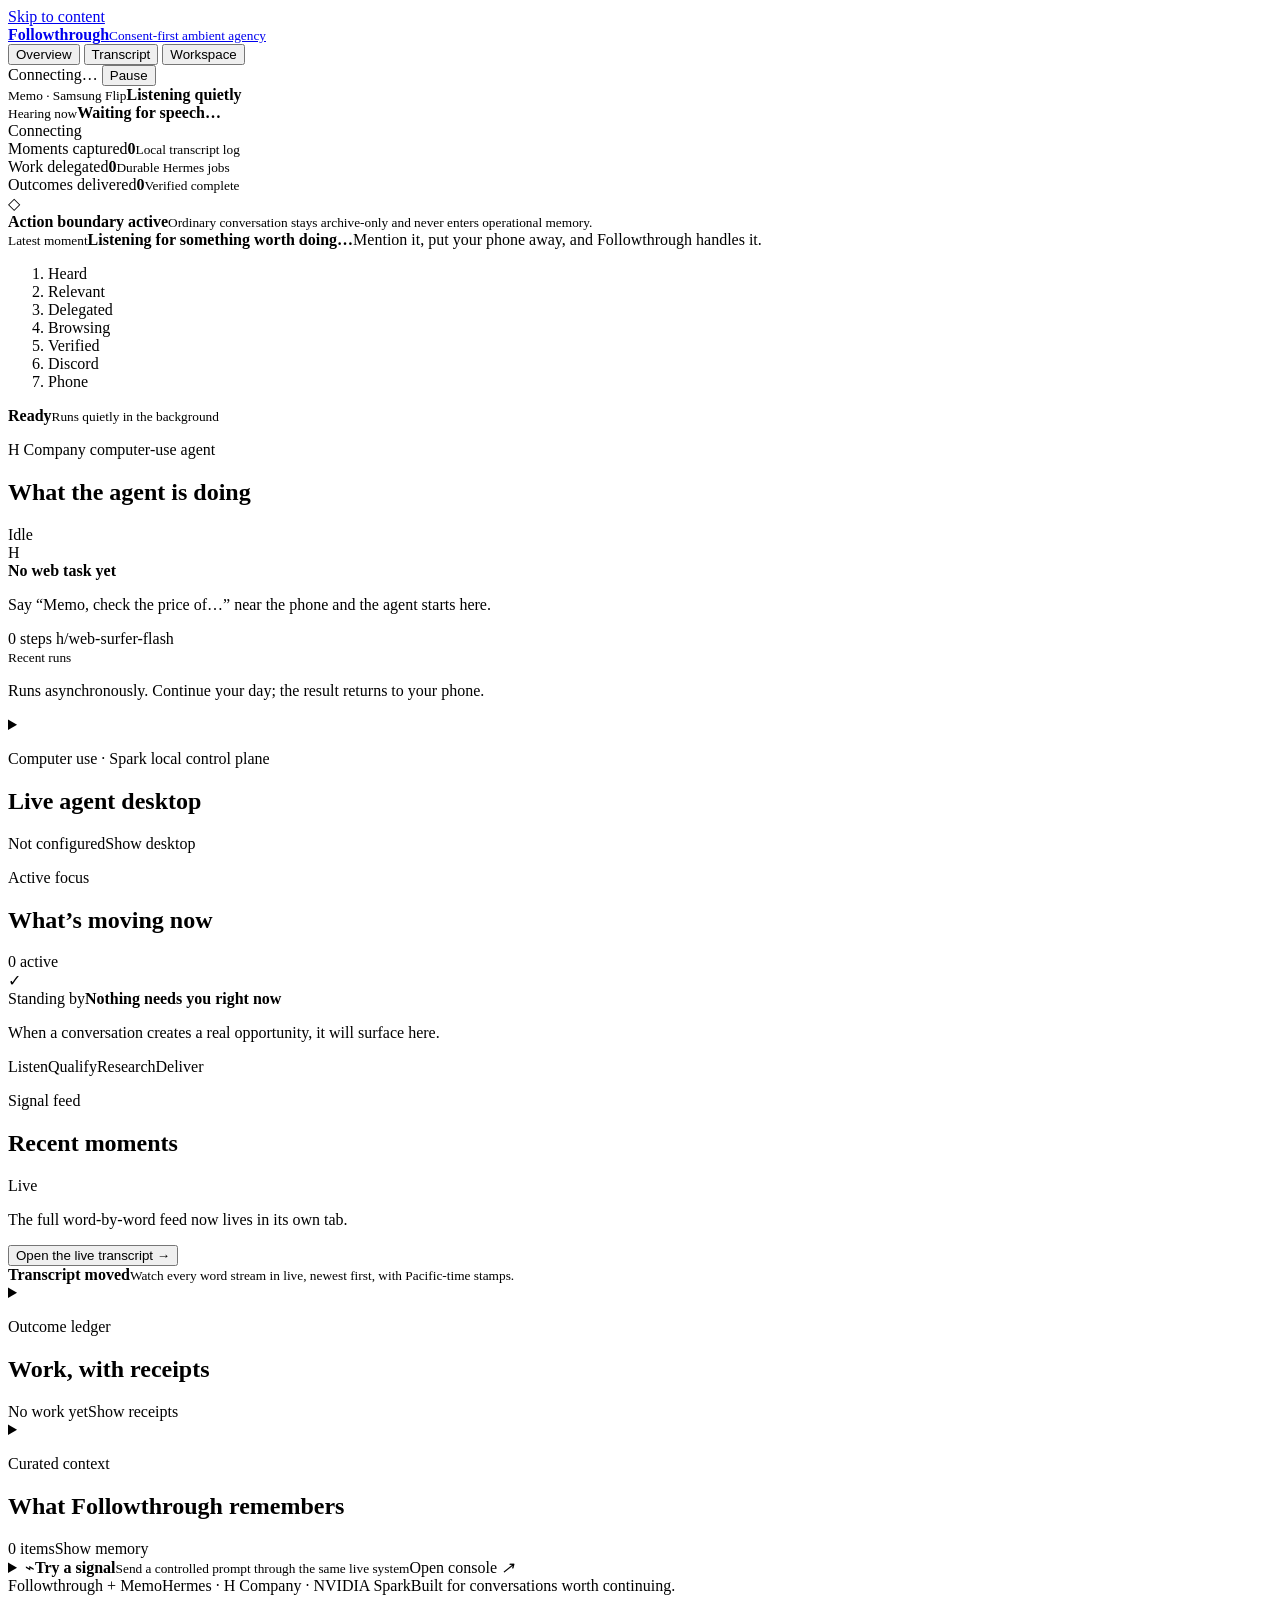
==== commit ae47121a: "Harden ambient voice autonomy and live dashboard" ====
--- a/followthrough/static/index.html
+++ b/followthrough/static/index.html
@@ -3,17 +3,19 @@
 <head>
   <meta charset="utf-8">
   <meta name="viewport" content="width=device-width,initial-scale=1">
-  <meta name="theme-color" content="#f4f5ef">
-  <title>Followthrough · Ambient operator</title>
+  <meta name="theme-color" content="#f7f7f5">
+  <meta name="description" content="A consent-first ambient business development operator powered by Hermes.">
+  <title>Followthrough — Continue the conversations that matter</title>
   <link rel="icon" href="data:image/svg+xml,%3Csvg xmlns='http://www.w3.org/2000/svg' viewBox='0 0 64 64'%3E%3Crect width='64' height='64' rx='16' fill='%23f4f5ef'/%3E%3Cpath d='M18 23h28M18 34h18' stroke='%234f8f24' stroke-width='7' stroke-linecap='round'/%3E%3C/svg%3E">
-  <link rel="stylesheet" href="/static/dashboard.css?v=20260712-16">
+  <link rel="stylesheet" href="/static/dashboard.css?v=20260712-17">
 </head>
 <body>
+  <a class="skip-link" href="#top">Skip to content</a>
   <div class="grain" aria-hidden="true"></div>
   <header class="topbar">
     <a class="brand" href="#top" aria-label="Followthrough home">
       <span class="brand-mark" aria-hidden="true"><i></i><i></i></span>
-      <span><strong>Followthrough</strong><small>Memo ambient companion</small></span>
+      <span><strong>Followthrough</strong><small>Consent-first ambient agency</small></span>
     </a>
     <nav class="view-tabs" role="tablist" aria-label="Dashboard views">
       <button id="tabOverview" class="view-tab active" type="button" role="tab" aria-selected="true" aria-controls="top">Overview</button>
@@ -40,7 +42,7 @@
       <div class="overview-note"><span class="shield">◇</span><div><strong>Action boundary active</strong><small>Ordinary conversation stays archive-only and never enters operational memory.</small></div></div>
     </section>
 
-    <section class="journey-strip" aria-label="Live ambient journey"><div class="heard"><small>Ambient trigger</small><strong id="journeyHeard">Listening for the demo phrase…</strong><span id="journeyDecision">Mention it, put your phone away, and Followthrough handles it.</span></div><ol id="journeyStages"><li>Heard</li><li>Relevant</li><li>Delegated</li><li>Browsing</li><li>Verified</li><li>Discord</li><li>Phone</li></ol><div class="journey-proof"><strong id="journeyElapsed">—</strong><small id="journeyPhone">Runs quietly in the background</small></div></section>
+    <section class="journey-strip" aria-label="Live ambient journey" aria-live="polite"><div class="heard"><small>Latest moment</small><strong id="journeyHeard">Listening for something worth doing…</strong><span id="journeyDecision">Mention it, put your phone away, and Followthrough handles it.</span></div><ol id="journeyStages" aria-label="Progress"><li>Heard</li><li>Relevant</li><li>Delegated</li><li>Browsing</li><li>Verified</li><li>Discord</li><li>Phone</li></ol><div class="journey-proof"><strong id="journeyElapsed">Ready</strong><small id="journeyPhone">Runs quietly in the background</small></div></section>
 
     <section class="panel agent-panel" aria-labelledby="agentTitle">
       <div class="panel-head">
@@ -68,11 +70,11 @@
       <aside class="agent-history"><small>Recent runs</small><ol id="agentSessions" class="agent-sessions" aria-label="Recent agent sessions"></ol><p>Runs asynchronously. Continue your day; the result returns to your phone.</p></aside></div>
     </section>
 
-    <section class="panel desktop-panel" aria-labelledby="desktopTitle">
-      <div class="panel-head">
+    <details class="panel desktop-panel disclosure-panel">
+      <summary class="panel-head">
         <div><p class="kicker">Computer use · Spark local control plane</p><h2 id="desktopTitle">Live agent desktop</h2></div>
-        <span id="desktopState" class="desktop-state offline"><i></i>Not configured</span>
-      </div>
+        <span id="desktopState" class="desktop-state offline"><i></i>Not configured</span><span class="disclosure-action">Show desktop</span>
+      </summary>
       <div class="desktop-grid">
         <div class="desktop-viewer">
           <div class="desktop-chrome"><span><i></i><i></i><i></i></span><b id="desktopRoute">Automatic routing</b><small id="desktopResolution">—</small></div>
@@ -89,7 +91,7 @@
           <div class="desktop-buttons"><button id="desktopControl" class="primary" type="button" aria-pressed="false">Take control</button><button id="refreshDesktop" class="secondary" type="button">Refresh desktop</button></div>
         </div>
       </div>
-    </section>
+    </details>
 
     <section class="workspace">
       <article class="panel focus-panel">
@@ -107,21 +109,21 @@
       </article>
     </section>
 
-    <section class="panel workbench">
-      <div class="panel-head"><div><p class="kicker">Outcome ledger</p><h2>Work, with receipts</h2></div><span id="jobSummary">No work yet</span></div>
+    <details class="panel workbench disclosure-panel">
+      <summary class="panel-head"><div><p class="kicker">Outcome ledger</p><h2>Work, with receipts</h2></div><span id="jobSummary">No work yet</span><span class="disclosure-action">Show receipts</span></summary>
       <div class="job-columns"><span>Opportunity</span><span>State</span><span>Receipt</span><span>Updated</span></div>
       <div id="jobs" class="job-table"><div class="empty-state compact"><strong>No delegated work yet</strong><small>Qualified signals will become traceable work here.</small></div></div>
-    </section>
+    </details>
 
-    <section class="panel memory-panel">
-      <div class="panel-head"><div><p class="kicker">Curated context</p><h2>What Followthrough remembers</h2></div><span id="memoryCount">0 items</span></div>
+    <details class="panel memory-panel disclosure-panel">
+      <summary class="panel-head"><div><p class="kicker">Curated context</p><h2>What Followthrough remembers</h2></div><span id="memoryCount">0 items</span><span class="disclosure-action">Show memory</span></summary>
       <p class="memory-intro">Only context promoted for future work—not a transcript of your life.</p>
       <div id="memories" class="memory-list"><div class="empty-state compact"><strong>No memory promoted</strong><small>Important entities and preferences will appear here.</small></div></div>
-    </section>
+    </details>
 
     <details class="demo-drawer panel">
       <summary><span class="console-icon">⌁</span><span><b>Try a signal</b><small>Send a controlled prompt through the same live system</small></span><span class="summary-action">Open console <i>↗</i></span></summary>
-      <div class="demo-body"><label for="input">What should Followthrough notice?</label><textarea id="input" placeholder="Research and safely evaluate a company I just met…"></textarea><div class="capture-actions"><button id="submit" class="primary" type="button">Run through Hermes <span>→</span></button><button id="sample" class="secondary" type="button">Load example</button><button id="listen" class="secondary livekit-mic" type="button" aria-pressed="false"><span class="mic-dot"></span><span id="micLabel">Web mic</span></button><small id="micStatus" class="mic-status" role="status" aria-live="polite">LiveKit · ready</small><small class="shortcut">⌘ Enter to send · / to focus</small></div><div id="remoteAudio" hidden></div></div>
+      <div class="demo-body"><label for="input">What should Followthrough notice?</label><textarea id="input" maxlength="12000" placeholder="Research and safely evaluate a company I just met…" aria-describedby="consentHelp"></textarea><label class="consent-control" for="consent"><input id="consent" type="checkbox"><span><strong>I consent to process this signal</strong><small id="consentHelp">The finalized transcript stays in your local archive. Only relevant signals enter Hermes or create work.</small></span></label><div class="capture-actions"><button id="submit" class="primary" type="button" disabled>Run through Hermes <span>→</span></button><button id="sample" class="secondary" type="button">Load example</button><button id="listen" class="secondary livekit-mic" type="button" aria-pressed="false" disabled><span class="mic-dot"></span><span id="micLabel">Web mic</span></button><small id="micStatus" class="mic-status" role="status" aria-live="polite">Consent required</small><small class="shortcut">⌘ Enter to send · / to focus</small></div><div id="remoteAudio" hidden></div></div>
     </details>
     <div id="toast" class="toast" role="status" aria-live="polite" aria-atomic="true"></div>
   </main>
@@ -143,7 +145,7 @@
 
   <main id="workspaceView" class="workspace-view" role="tabpanel" aria-labelledby="tabWorkspace" hidden>
     <section class="workspace-summary" aria-label="Workspace item count">
-      <strong id="workspaceTotal">0</strong><span>important items</span><small>Live from Hermes</small>
+      <strong id="workspaceTotal">0</strong><span>important items</span><small>Editable · live from Hermes</small>
     </section>
     <section class="workspace-board" aria-label="Important work grouped by type">
       <article data-group="research"><header><span class="workspace-icon">⌕</span><div><h2>Research</h2><p>Questions, tools, companies, and verified findings</p></div><b id="countResearch">0</b></header><div id="workspaceResearch" class="workspace-stack"></div></article>
@@ -155,6 +157,6 @@
 
   <footer><span>Followthrough + Memo</span><span>Hermes · H Company · NVIDIA Spark</span><span>Built for conversations worth continuing.</span></footer>
   <script src="/static/vendor/livekit-client.umd.js"></script>
-  <script src="/static/app.js?v=20260712-16"></script>
+  <script src="/static/app.js?v=20260712-17"></script>
 </body>
 </html>
